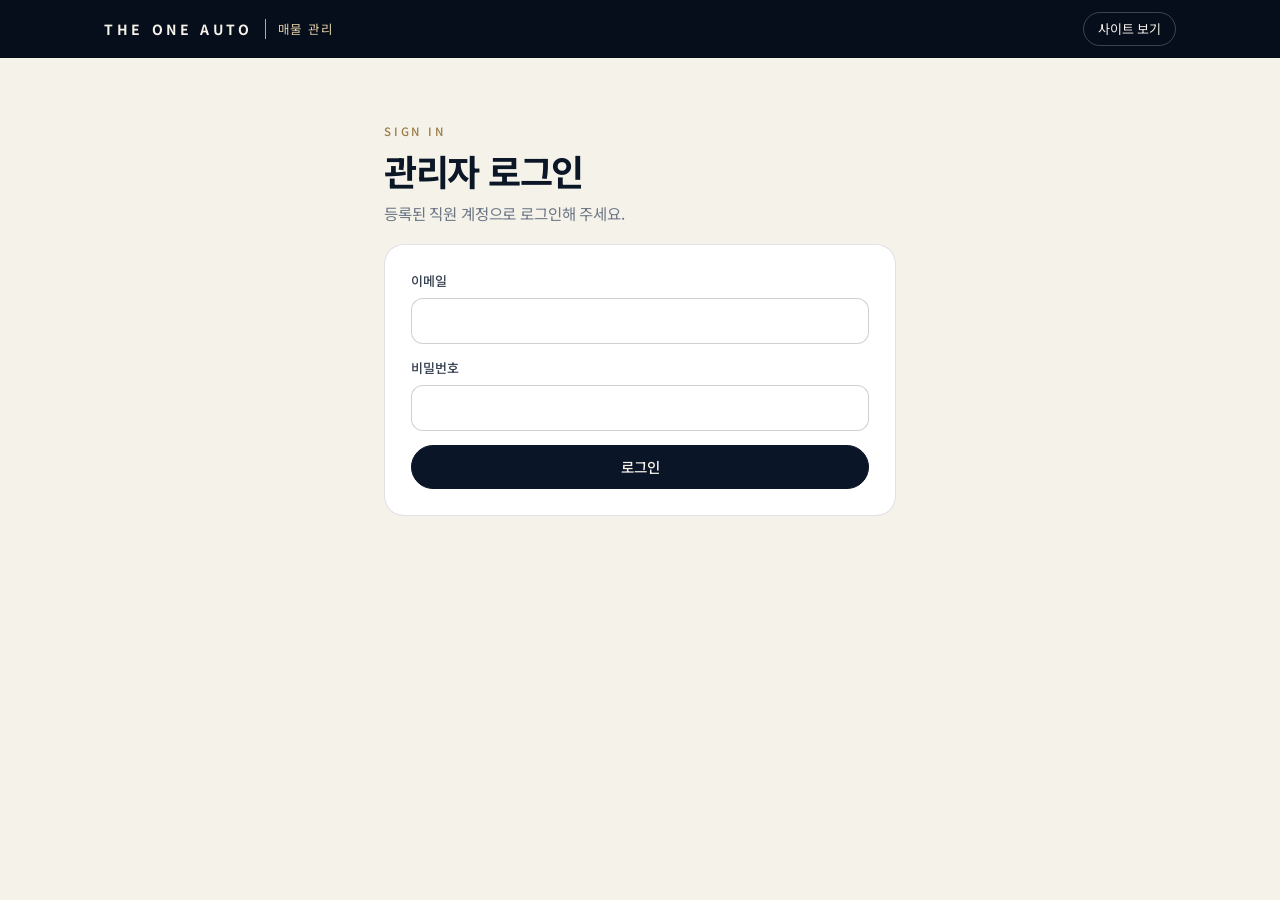
==== admin.html @ 3bb14f06 "Add files via upload" ====
<!DOCTYPE html>
<html lang="ko">
<head>
<meta charset="utf-8">
<meta name="viewport" content="width=device-width, initial-scale=1">
<meta name="robots" content="noindex, nofollow">
<title>매물 관리 | 더원오토</title>
<meta name="theme-color" content="#070E1B">
<link rel="icon" href="data:image/svg+xml,%3Csvg xmlns='http://www.w3.org/2000/svg' viewBox='0 0 64 64'%3E%3Crect width='64' height='64' rx='14' fill='%230A1528'/%3E%3Cpath d='M16 46h32' stroke='%23C8A86E' stroke-width='2'/%3E%3Ctext x='32' y='40' text-anchor='middle' font-family='Georgia,serif' font-size='30' fill='%23E4D0A6'%3E1%3C/text%3E%3C/svg%3E">
<link rel="preconnect" href="https://fonts.googleapis.com">
<link rel="preconnect" href="https://fonts.gstatic.com" crossorigin>
<link href="https://fonts.googleapis.com/css2?family=Noto+Sans+KR:wght@400;500;700&display=swap" rel="stylesheet">
<link rel="stylesheet" href="admin.css">
</head>
<body>

<header class="top">
  <div class="top-in">
    <a class="brand" href="index.html"><b>THE ONE AUTO</b><span>매물 관리</span></a>
    <div class="top-r">
      <span class="who" id="who" hidden></span>
      <a class="tbtn" href="index.html" target="_blank" rel="noopener">사이트 보기</a>
      <button class="tbtn" id="logout" hidden>로그아웃</button>
    </div>
  </div>
</header>

<div class="demo-bar" id="demoBar" hidden>체험 모드입니다. 여기서 등록·수정한 내용은 저장되지 않고, 새로 고치면 사라집니다.</div>

<!-- ============ 1. 연결 전 안내 ============ -->
<main class="view narrow" id="vSetup" hidden>
  <p class="eyebrow">Setup</p>
  <h1>매물 저장소가 아직 연결되지 않았습니다.</h1>
  <p class="sub">아래 순서로 한 번만 준비하면, 이 화면에서 로그인해 매물을 바로 올릴 수 있습니다.</p>
  <ol class="steps">
    <li><b>Supabase 가입 후 프로젝트 만들기</b><span>supabase.com 에서 무료로 가입하고 새 프로젝트를 하나 만듭니다. 지역은 Seoul 을 고르면 됩니다.</span></li>
    <li><b>설정 파일 실행하기</b><span>함께 받은 <code>supabase-setup.sql</code> 맨 아래 이메일을 직원 이메일로 바꾼 뒤, SQL Editor 에 붙여 넣고 Run 을 누릅니다.</span></li>
    <li><b>직원 계정 만들기</b><span>Authentication → Users 에서 같은 이메일로 사용자를 추가하고 비밀번호를 정합니다.</span></li>
    <li><b>연결 정보 넣기</b><span>프로젝트 주소와 Publishable key 를 <code>config.js</code> 에 넣고 사이트를 다시 올립니다.</span></li>
  </ol>
  <div class="row-btns">
    <button class="btn primary" id="startDemo">체험 모드로 둘러보기</button>
    <a class="btn" href="index.html">사이트로 돌아가기</a>
  </div>
</main>

<!-- ============ 2. 로그인 ============ -->
<main class="view narrow" id="vLogin" hidden>
  <p class="eyebrow">Sign in</p>
  <h1>관리자 로그인</h1>
  <p class="sub">등록된 직원 계정으로 로그인해 주세요.</p>
  <form class="card" id="loginForm" novalidate>
    <label class="f"><span>이메일</span><input type="email" name="email" autocomplete="username" required></label>
    <label class="f"><span>비밀번호</span><input type="password" name="password" autocomplete="current-password" required></label>
    <p class="err" id="loginErr" hidden></p>
    <button class="btn primary wide" type="submit">로그인</button>
  </form>
</main>

<!-- ============ 3. 매물 목록 ============ -->
<main class="view" id="vList" hidden>
  <div class="head">
    <div>
      <p class="eyebrow">Inventory</p>
      <h1>매물 <span id="total">0</span>대</h1>
      <p class="sub" id="statLine"></p>
    </div>
    <button class="btn primary" id="addBtn"><svg width="14" height="14" viewBox="0 0 14 14" fill="none" stroke="currentColor" stroke-width="1.8"><path d="M7 1v12M1 7h12"/></svg>매물 등록</button>
  </div>
  <div class="tools">
    <input class="search" id="q" type="search" placeholder="모델·트림·색상으로 찾기" aria-label="매물 찾기">
    <select id="fModel" aria-label="모델"></select>
    <select id="fStat" aria-label="상태">
      <option value="">전체 상태</option><option>판매중</option><option>예약중</option><option>판매완료</option>
    </select>
  </div>
  <div class="list" id="list"></div>
</main>

<!-- ============ 4. 등록 · 수정 ============ -->
<main class="view" id="vEdit" hidden>
  <button class="back" id="backBtn"><svg width="14" height="14" viewBox="0 0 14 14" fill="none" stroke="currentColor" stroke-width="1.8"><path d="M9 1.500 3.500 7 9 12.500"/></svg>목록으로</button>
  <h1 id="editTitle">매물 등록</h1>

  <form id="carForm" novalidate>
    <section class="card">
      <h2>기본 정보 <small>* 표시는 꼭 입력해 주세요</small></h2>
      <div class="g3">
        <label class="f"><span>모델 *</span><select name="model" required></select></label>
        <label class="f"><span>트림 *</span><input name="trim" list="trimList" placeholder="예: GT, Modena, Trofeo" required><datalist id="trimList"></datalist></label>
        <label class="f"><span>상태</span><select name="status"><option>판매중</option><option>예약중</option><option>판매완료</option></select></label>
      </div>
      <div class="g4">
        <label class="f"><span>연식 (년) *</span><input name="year" type="number" inputmode="numeric" min="2000" max="2100" placeholder="2023" required></label>
        <label class="f"><span>최초 등록 (월)</span><select name="month"><option value="">선택 안 함</option></select></label>
        <label class="f"><span>주행거리 (km) *</span><input name="mileage" type="text" inputmode="numeric" placeholder="18,400" required></label>
        <label class="f"><span>가격 (만원) *</span><input name="price" type="text" inputmode="numeric" placeholder="7,650" required><em class="hint" id="priceHint"></em></label>
      </div>
      <div class="checks">
        <label class="ck"><input type="checkbox" name="featured"><span>메인 화면 "지금 만날 수 있는 매물"에 노출</span></label>
      </div>
    </section>

    <section class="card">
      <h2>사진 <small>첫 번째 사진이 대표 사진입니다 · 올릴 때 자동으로 용량을 줄입니다</small></h2>
      <div class="drop" id="drop">
        <input type="file" id="fileInput" accept="image/*" multiple hidden>
        <svg width="30" height="30" viewBox="0 0 24 24" fill="none" stroke="currentColor" stroke-width="1.400" stroke-linecap="round" stroke-linejoin="round"><path d="M4 16.500V18a2 2 0 0 0 2 2h12a2 2 0 0 0 2-2v-1.500M12 15V4m0 0L7.500 8.500M12 4l4.500 4.500"/></svg>
        <p><b>사진을 끌어다 놓거나 눌러서 선택</b></p>
        <p class="hint">여러 장을 한 번에 고를 수 있습니다 (권장 30장 이하)</p>
      </div>
      <div class="photos" id="photos"></div>
      <div class="checks">
        <label class="ck"><input type="checkbox" name="cutout"><span>대표 사진이 배경을 지운 누끼 사진입니다 (차량이 잘리지 않게 여백을 두고 표시)</span></label>
      </div>
    </section>

    <section class="card">
      <h2>제원 <small>트림을 고르면 알려진 제원을 자동으로 채웁니다 · 실제 차량과 맞는지 확인해 주세요</small></h2>
      <div class="g3">
        <label class="f"><span>연료</span><input name="fuel" list="fuelList" placeholder="가솔린"><datalist id="fuelList"><option value="가솔린"><option value="가솔린 · 마일드 하이브리드"><option value="디젤"><option value="전기"></datalist></label>
        <label class="f"><span>엔진 · 배기량</span><input name="displacement" placeholder="1,995cc"></label>
        <label class="f"><span>최고 출력</span><input name="power" placeholder="300마력"></label>
      </div>
      <div class="g4">
        <label class="f"><span>변속기</span><input name="transmission" list="tmList" placeholder="8단 자동"><datalist id="tmList"><option value="8단 자동"><option value="8단 DCT"></datalist></label>
        <label class="f"><span>구동</span><input name="drive" list="drList" placeholder="AWD"><datalist id="drList"><option value="AWD"><option value="AWD (Q4)"><option value="RWD"><option value="MR (미드십 후륜)"></datalist></label>
        <label class="f"><span>외장 색상</span><input name="color" placeholder="블루"></label>
        <label class="f"><span>내장</span><input name="interior" placeholder="탄 가죽"></label>
      </div>
    </section>

    <section class="card">
      <h2>옵션 · 이력</h2>
      <label class="f"><span>주요 옵션 <small>한 줄에 하나씩, 또는 쉼표로 구분</small></span><textarea name="options" rows="5" placeholder="파노라마 선루프&#10;소너스 파베르 사운드&#10;어댑티브 크루즈 컨트롤"></textarea></label>
      <div class="g3">
        <label class="f"><span>사고 이력</span><input name="accident" list="accList" placeholder="무사고"><datalist id="accList"><option value="무사고"><option value="단순 교환"><option value="상담 시 안내"></datalist></label>
        <label class="f"><span>소유 이력</span><input name="owners" list="ownList" placeholder="1인 소유"><datalist id="ownList"><option value="1인 소유"><option value="2인 소유"><option value="3인 이상"></datalist></label>
        <label class="f"><span>정비 이력</span><input name="service" placeholder="공식 서비스센터 정비 이력"></label>
      </div>
    </section>

    <section class="card">
      <h2>소개 글</h2>
      <label class="f"><span>차량 한두 문장 소개 <small>상세 페이지 가격 아래에 표시됩니다</small></span><textarea name="description" rows="3" placeholder="1인 소유, 정기 점검 이력이 모두 확인된 차량입니다."></textarea></label>
    </section>

    <div class="savebar">
      <p class="progress" id="progress" hidden></p>
      <button class="btn" type="button" id="cancelBtn">취소</button>
      <button class="btn primary" type="submit" id="saveBtn">저장</button>
    </div>
  </form>
</main>

<!-- 확인 창 -->
<div class="modal" id="confirm" role="dialog" aria-modal="true" aria-labelledby="cfTitle">
  <div class="modal-box">
    <h3 id="cfTitle"></h3>
    <p id="cfText"></p>
    <div class="row-btns end"><button class="btn" id="cfNo">취소</button><button class="btn danger" id="cfYes">삭제</button></div>
  </div>
</div>
<div class="toast" id="toast" role="status" aria-live="polite"></div>

<script src="config.js"></script>
<script src="cars.js"></script>
<script src="admin.js"></script>
</body>
</html>
---- admin.css ----
/* 더원오토 · 매물 관리 */
html,body{background:#F5F2EA}
:root{
  --navy-950:#050B16;--navy-900:#070E1B;--navy-850:#0A1528;--navy-700:#182B4B;
  --gold:#C8A86E;--gold-soft:#E4D0A6;--gold-deep:#9C7C45;
  --ivory:#F5F2EA;--paper:#FFFFFF;--ink:#0B1626;--ink-2:#34404F;--mute:#6C7686;
  --line:rgba(11,22,38,.12);--line-2:rgba(11,22,38,.2);
  --ok:#2E8B6A;--warn:#B7791F;--bad:#C0392B;
  --ease:cubic-bezier(.16,1,.3,1);
}
*{box-sizing:border-box;margin:0;padding:0}
body{font-family:"Noto Sans KR","Apple SD Gothic Neo","Malgun Gothic",system-ui,sans-serif;color:var(--ink);font-size:15.500px;line-height:1.6;letter-spacing:-.01em;-webkit-font-smoothing:antialiased;word-break:keep-all;padding-bottom:40px}
img{display:block;max-width:100%}
a{color:inherit;text-decoration:none}
button,input,select,textarea{font:inherit;color:inherit}
button{background:none;border:0;cursor:pointer}
[hidden]{display:none!important}
:focus-visible{outline:2px solid var(--gold-deep);outline-offset:2px;border-radius:6px}
code{font-family:ui-monospace,Menlo,Consolas,monospace;font-size:.9em;background:rgba(11,22,38,.07);padding:2px 6px;border-radius:6px}

/* ---------- 상단 ---------- */
.top{position:sticky;top:0;z-index:50;background:var(--navy-900);color:var(--ivory)}
.top-in{max-width:1120px;margin:0 auto;height:58px;padding:0 24px;display:flex;align-items:center;justify-content:space-between;gap:16px}
.brand{display:flex;align-items:center;gap:12px;white-space:nowrap}
.brand b{font-size:14px;letter-spacing:.26em}
.brand span{padding-left:12px;border-left:1px solid var(--gold);font-size:12.500px;color:var(--gold-soft);letter-spacing:.06em}
.top-r{display:flex;align-items:center;gap:8px;min-width:0}
.who{font-size:13px;color:rgba(245,242,234,.65);overflow:hidden;text-overflow:ellipsis;white-space:nowrap;max-width:220px}
.tbtn{height:34px;padding:0 14px;border-radius:999px;border:1px solid rgba(255,255,255,.22);font-size:13px;display:inline-flex;align-items:center;white-space:nowrap;transition:border-color .2s,color .2s}
.tbtn:hover{border-color:var(--gold);color:var(--gold-soft)}
.demo-bar{background:#FBF1DA;color:#6B4E12;font-size:13.500px;padding:10px 24px;text-align:center;border-bottom:1px solid #EBD9A8}

/* ---------- 공통 ---------- */
.view{max-width:1120px;margin:0 auto;padding:36px 24px 60px;animation:in .5s var(--ease) both}
.view.narrow{max-width:560px;padding-top:64px}
@keyframes in{from{opacity:0;transform:translateY(10px)}to{opacity:1;transform:none}}
.eyebrow{font-size:11.500px;letter-spacing:.24em;text-transform:uppercase;color:var(--gold-deep);font-weight:500}
h1{font-size:clamp(26px,3.4vw,36px);font-weight:700;letter-spacing:-.035em;line-height:1.25;margin-top:8px}
h1 span{color:var(--gold-deep)}
.sub{color:var(--mute);margin-top:8px}
.card{background:var(--paper);border:1px solid var(--line);border-radius:20px;padding:26px;margin-top:18px}
.card h2{font-size:17px;font-weight:700;letter-spacing:-.02em;margin-bottom:18px;display:flex;flex-wrap:wrap;align-items:baseline;gap:6px 12px}
.card h2 small,.f small{font-size:12.500px;font-weight:400;color:var(--mute)}
.btn{height:44px;padding:0 20px;border-radius:999px;border:1px solid var(--line-2);background:var(--paper);font-size:14.500px;font-weight:500;display:inline-flex;align-items:center;justify-content:center;gap:8px;white-space:nowrap;transition:background .2s,border-color .2s,color .2s,transform .3s var(--ease),opacity .2s}
.btn:hover{border-color:var(--ink)}
.btn:active{transform:scale(.97)}
.btn.primary{background:var(--navy-850);border-color:var(--navy-850);color:var(--ivory)}
.btn.primary:hover{background:var(--navy-700)}
.btn.danger{background:var(--bad);border-color:var(--bad);color:#fff}
.btn.wide{width:100%}
.btn[disabled]{opacity:.5;pointer-events:none}
.btn.sm{height:36px;padding:0 14px;font-size:13.500px}
.row-btns{display:flex;gap:10px;flex-wrap:wrap;margin-top:26px}
.row-btns.end{justify-content:flex-end}
.err{color:var(--bad);font-size:13.500px;background:#FBEBE8;border-radius:10px;padding:10px 12px}
.hint{font-size:12.500px;color:var(--mute);font-style:normal}

/* ---------- 입력 ---------- */
.f{display:grid;gap:6px;margin-bottom:14px;min-width:0}
.f>span{font-size:13px;font-weight:500;color:var(--ink-2)}
.f input,.f select,.f textarea,.tools input,.tools select{width:100%;height:46px;padding:0 14px;border-radius:12px;border:1px solid var(--line-2);background:#fff;font-size:15px;transition:border-color .2s,box-shadow .2s;appearance:none;-webkit-appearance:none}
.f textarea{height:auto;padding:12px 14px;line-height:1.6;resize:vertical}
.f select,.tools select{background-image:url("data:image/svg+xml,%3Csvg xmlns='http://www.w3.org/2000/svg' width='12' height='8' fill='none' stroke='%239C7C45' stroke-width='1.6'%3E%3Cpath d='M1 1.500l5 5 5-5'/%3E%3C/svg%3E");background-repeat:no-repeat;background-position:right 14px center;padding-right:36px}
.f input:focus,.f select:focus,.f textarea:focus,.tools input:focus,.tools select:focus{outline:0;border-color:var(--gold-deep);box-shadow:0 0 0 3px rgba(200,168,110,.25)}
.f.bad input,.f.bad select{border-color:var(--bad);box-shadow:0 0 0 3px rgba(192,57,43,.12)}
.f input::placeholder,.f textarea::placeholder{color:#A9B0BB}
.g3{display:grid;grid-template-columns:repeat(3,1fr);gap:0 14px}
.g4{display:grid;grid-template-columns:repeat(4,1fr);gap:0 14px}
.checks{display:grid;gap:10px;margin-top:4px}
.ck{display:flex;align-items:flex-start;gap:10px;font-size:14.500px;cursor:pointer}
.ck input{width:20px;height:20px;accent-color:var(--navy-850);flex:none;margin-top:2px}

/* ---------- 안내 단계 ---------- */
.steps{list-style:none;counter-reset:s;margin-top:28px;display:grid;gap:10px}
.steps li{counter-increment:s;background:#fff;border:1px solid var(--line);border-radius:16px;padding:16px 18px 16px 58px;position:relative;display:grid;gap:2px}
.steps li::before{content:counter(s);position:absolute;left:16px;top:16px;width:28px;height:28px;border-radius:50%;background:var(--navy-850);color:var(--gold-soft);display:grid;place-items:center;font-size:13.500px;font-weight:700}
.steps span{font-size:14px;color:var(--mute)}

/* ---------- 목록 ---------- */
.head{display:flex;justify-content:space-between;align-items:flex-end;gap:16px;flex-wrap:wrap}
.tools{display:grid;grid-template-columns:1fr 170px 150px;gap:10px;margin-top:22px}
.list{display:grid;gap:10px;margin-top:16px}
.item{display:grid;grid-template-columns:132px 1fr auto;gap:18px;align-items:center;background:#fff;border:1px solid var(--line);border-radius:18px;padding:12px 18px 12px 12px;transition:border-color .2s,box-shadow .3s}
.item:hover{border-color:var(--line-2);box-shadow:0 14px 30px -20px rgba(11,22,38,.35)}
.item .th{position:relative;width:132px;aspect-ratio:16/10.400;border-radius:12px;overflow:hidden;background:linear-gradient(180deg,#0F1D36,#081223);display:grid;place-items:center;color:rgba(245,242,234,.5);font-size:11.500px}
.item .th img{width:100%;height:100%;object-fit:cover}
.item .th.cut img{object-fit:contain;padding:8px 6px 4px}
.item .th b{position:absolute;right:6px;bottom:6px;background:rgba(5,11,22,.72);color:#fff;font-size:11px;font-weight:500;padding:1px 7px;border-radius:999px}
.item h3{font-size:16.500px;font-weight:700;letter-spacing:-.02em;display:flex;align-items:center;gap:8px;flex-wrap:wrap}
.item .meta{font-size:13.500px;color:var(--mute);margin-top:2px}
.item .price{font-size:15.500px;font-weight:700;margin-top:4px}
.tag{font-size:11.500px;font-weight:500;padding:2px 9px;border-radius:999px;background:#EAF5F0;color:var(--ok)}
.tag.hold{background:#FBF1DA;color:var(--warn)}
.tag.sold{background:#EEF0F3;color:var(--mute)}
.tag.star{background:var(--navy-850);color:var(--gold-soft)}
.acts{display:flex;align-items:center;gap:8px;flex-wrap:wrap;justify-content:flex-end}
.acts select{height:36px;border-radius:999px;border:1px solid var(--line-2);background:#fff;padding:0 30px 0 14px;font-size:13.500px;appearance:none;-webkit-appearance:none;background-image:url("data:image/svg+xml,%3Csvg xmlns='http://www.w3.org/2000/svg' width='10' height='7' fill='none' stroke='%239C7C45' stroke-width='1.6'%3E%3Cpath d='M1 1l4 4 4-4'/%3E%3C/svg%3E");background-repeat:no-repeat;background-position:right 12px center}
.icon{width:36px;height:36px;border-radius:50%;border:1px solid var(--line-2);display:grid;place-items:center;background:#fff;transition:background .2s,border-color .2s,color .2s}
.icon:hover{border-color:var(--ink)}
.icon.on{background:var(--navy-850);border-color:var(--navy-850);color:var(--gold-soft)}
.icon.del:hover{border-color:var(--bad);color:var(--bad)}
.empty{text-align:center;padding:70px 20px;border:1px dashed var(--line-2);border-radius:20px;color:var(--mute);background:rgba(255,255,255,.5)}
.empty b{display:block;color:var(--ink);font-size:17px;margin-bottom:6px}

/* ---------- 편집 ---------- */
.back{display:inline-flex;align-items:center;gap:6px;font-size:14px;color:var(--mute);margin-bottom:6px}
.back:hover{color:var(--ink)}
.drop{border:1.500px dashed var(--line-2);border-radius:16px;padding:28px 16px;text-align:center;display:grid;justify-items:center;gap:4px;color:var(--ink-2);cursor:pointer;transition:background .2s,border-color .2s;background:#FCFBF8}
.drop:hover,.drop.over{border-color:var(--gold-deep);background:#FAF5E9}
.drop svg{color:var(--gold-deep);margin-bottom:4px}
.photos{display:grid;grid-template-columns:repeat(auto-fill,minmax(150px,1fr));gap:10px;margin:14px 0}
.ph{position:relative;aspect-ratio:4/3;border-radius:12px;overflow:hidden;background:#0F1D36;cursor:grab;border:2px solid transparent;transition:border-color .2s,opacity .2s,transform .3s var(--ease)}
.ph.cover{border-color:var(--gold)}
.ph.drag{opacity:.35}
.ph.over{transform:scale(.96);border-color:var(--navy-850)}
.ph img{width:100%;height:100%;object-fit:cover;pointer-events:none}
.ph .no{position:absolute;left:6px;top:6px;background:rgba(5,11,22,.75);color:#fff;font-size:11.500px;font-weight:500;padding:1px 8px;border-radius:999px}
.ph.cover .no{background:var(--gold);color:#12100A}
.ph .new{position:absolute;right:6px;top:6px;background:#fff;color:var(--ok);font-size:10.500px;font-weight:700;padding:1px 7px;border-radius:999px}
.ph .bar{position:absolute;inset:auto 0 0 0;display:flex;justify-content:space-between;padding:6px;background:linear-gradient(transparent,rgba(5,11,22,.8))}
.ph .bar button{width:30px;height:30px;border-radius:50%;background:rgba(255,255,255,.92);color:var(--ink);display:grid;place-items:center}
.ph .bar button:hover{background:#fff}
.ph .bar button.x:hover{background:var(--bad);color:#fff}
.ph .bar div{display:flex;gap:4px}
.savebar{position:sticky;bottom:0;z-index:20;display:flex;justify-content:flex-end;align-items:center;gap:10px;margin:22px -24px 0;padding:14px 24px;background:rgba(245,242,234,.92);-webkit-backdrop-filter:blur(12px);backdrop-filter:blur(12px);border-top:1px solid var(--line)}
.progress{margin-right:auto;font-size:13.500px;color:var(--ink-2)}

/* ---------- 확인 창 · 알림 ---------- */
.modal{position:fixed;inset:0;z-index:100;display:grid;place-items:center;padding:20px;background:rgba(5,11,22,.55);opacity:0;pointer-events:none;transition:opacity .25s}
.modal.on{opacity:1;pointer-events:auto}
.modal-box{width:min(420px,100%);background:#fff;border-radius:20px;padding:26px;transform:translateY(14px);transition:transform .4s var(--ease)}
.modal.on .modal-box{transform:none}
.modal-box h3{font-size:18px;font-weight:700;letter-spacing:-.02em}
.modal-box p{color:var(--mute);margin-top:6px;font-size:14.500px}
.toast{position:fixed;z-index:120;left:50%;bottom:28px;transform:translate(-50%,16px);background:var(--navy-850);color:var(--ivory);padding:12px 20px;border-radius:999px;font-size:14px;opacity:0;pointer-events:none;transition:opacity .3s,transform .45s var(--ease);box-shadow:0 18px 36px -12px rgba(5,11,22,.5);max-width:calc(100vw - 32px);text-align:center}
.toast.on{opacity:1;transform:translate(-50%,0)}
.toast.bad{background:var(--bad)}

@media (max-width:820px){
  .view{padding:26px 16px 50px}
  .top-in{padding:0 16px}
  .who{display:none}
  .brand span{display:none}
  .card{padding:20px 16px;border-radius:18px}
  .g3,.g4{grid-template-columns:1fr 1fr}
  .tools{grid-template-columns:1fr 1fr}
  .tools .search{grid-column:1/-1}
  .item{grid-template-columns:96px 1fr;gap:12px;padding:10px}
  .item .th{width:96px}
  .acts{grid-column:1/-1;justify-content:space-between}
  .savebar{margin-inline:-16px;padding:12px 16px}
  .savebar .btn{flex:1}
  .progress{position:absolute;left:16px;right:16px;top:-30px;margin:0;background:var(--navy-850);color:var(--ivory);padding:4px 12px;border-radius:999px;text-align:center}
  .photos{grid-template-columns:repeat(auto-fill,minmax(104px,1fr))}
  .head .btn{width:100%}
}
@media (max-width:420px){.g4{grid-template-columns:1fr 1fr}.g3{grid-template-columns:1fr}}
@media (prefers-reduced-motion:reduce){*{animation:none!important;transition:none!important}}
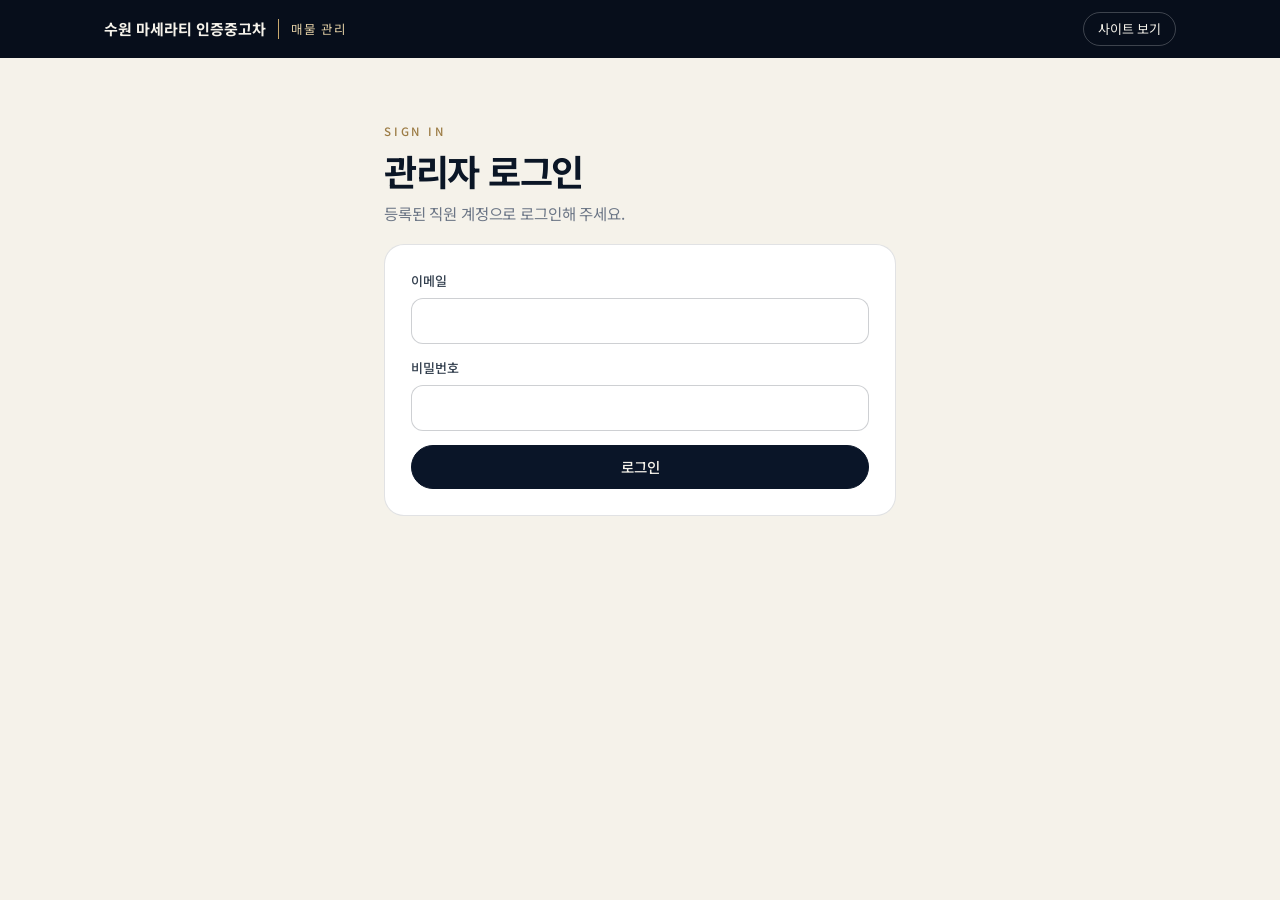
==== commit f1bb6d70: "Add files via upload" ====
--- a/admin.html
+++ b/admin.html
@@ -4,7 +4,7 @@
 <meta charset="utf-8">
 <meta name="viewport" content="width=device-width, initial-scale=1">
 <meta name="robots" content="noindex, nofollow">
-<title>매물 관리 | 더원오토</title>
+<title>매물 관리 | 수원 마세라티 인증중고차</title>
 <meta name="theme-color" content="#070E1B">
 <link rel="icon" href="data:image/svg+xml,%3Csvg xmlns='http://www.w3.org/2000/svg' viewBox='0 0 64 64'%3E%3Crect width='64' height='64' rx='14' fill='%230A1528'/%3E%3Cpath d='M16 46h32' stroke='%23C8A86E' stroke-width='2'/%3E%3Ctext x='32' y='40' text-anchor='middle' font-family='Georgia,serif' font-size='30' fill='%23E4D0A6'%3E1%3C/text%3E%3C/svg%3E">
 <link rel="preconnect" href="https://fonts.googleapis.com">
@@ -16,7 +16,7 @@
 
 <header class="top">
   <div class="top-in">
-    <a class="brand" href="index.html"><b>THE ONE AUTO</b><span>매물 관리</span></a>
+    <a class="brand" href="index.html"><b style="letter-spacing:0;font-size:15px">수원 마세라티 인증중고차</b><span>매물 관리</span></a>
     <div class="top-r">
       <span class="who" id="who" hidden></span>
       <a class="tbtn" href="index.html" target="_blank" rel="noopener">사이트 보기</a>
@@ -25,6 +25,7 @@
   </div>
 </header>
 
+<nav class="tabs" id="tabs" hidden><div class="tabs-in"><button class="tab on" data-tab="vList">매물</button><button class="tab" data-tab="vInq">상담 신청<b id="inqBadge" hidden>0</b></button></div></nav>
 <div class="demo-bar" id="demoBar" hidden>체험 모드입니다. 여기서 등록·수정한 내용은 저장되지 않고, 새로 고치면 사라집니다.</div>
 
 <!-- ============ 1. 연결 전 안내 ============ -->
@@ -75,6 +76,23 @@
     </select>
   </div>
   <div class="list" id="list"></div>
+</main>
+
+<!-- ============ 3-2. 상담 신청 ============ -->
+<main class="view" id="vInq" hidden>
+  <div class="head">
+    <div>
+      <p class="eyebrow">Inquiries</p>
+      <h1>상담 신청 <span id="inqTotal">0</span>건</h1>
+      <p class="sub" id="inqLine"></p>
+    </div>
+    <button class="btn" id="inqReload">새로 고침</button>
+  </div>
+  <div class="tools" style="grid-template-columns:1fr 170px">
+    <input class="search" id="inqQ" type="search" placeholder="이름·연락처·내용으로 찾기" aria-label="상담 찾기">
+    <select id="inqStat" aria-label="상태"><option value="">전체 상태</option><option>신규</option><option>연락 완료</option><option>종료</option></select>
+  </div>
+  <div class="list" id="inqList"></div>
 </main>
 
 <!-- ============ 4. 등록 · 수정 ============ -->
--- a/admin.css
+++ b/admin.css
@@ -1,4 +1,4 @@
-/* 더원오토 · 매물 관리 */
+/* 수원 마세라티 인증중고차 · 매물 관리 */
 html,body{background:#F5F2EA}
 :root{
   --navy-950:#050B16;--navy-900:#070E1B;--navy-850:#0A1528;--navy-700:#182B4B;
@@ -29,6 +29,23 @@
 .tbtn{height:34px;padding:0 14px;border-radius:999px;border:1px solid rgba(255,255,255,.22);font-size:13px;display:inline-flex;align-items:center;white-space:nowrap;transition:border-color .2s,color .2s}
 .tbtn:hover{border-color:var(--gold);color:var(--gold-soft)}
 .demo-bar{background:#FBF1DA;color:#6B4E12;font-size:13.500px;padding:10px 24px;text-align:center;border-bottom:1px solid #EBD9A8}
+
+/* ---------- 탭 ---------- */
+.tabs{background:var(--navy-850);border-top:1px solid rgba(255,255,255,.1)}
+.tabs-in{max-width:1120px;margin:0 auto;padding:0 24px;display:flex;gap:6px}
+.tab{height:46px;padding:0 16px;color:rgba(245,242,234,.65);font-size:14.5px;font-weight:500;border-bottom:2px solid transparent;display:inline-flex;align-items:center;gap:8px}
+.tab.on{color:#fff;border-color:var(--gold)}
+.tab b{min-width:20px;height:20px;padding:0 6px;border-radius:999px;background:var(--gold);color:#12100A;font-size:12px;display:inline-grid;place-items:center}
+.inq{background:#fff;border:1px solid var(--line);border-radius:18px;padding:18px 20px;display:grid;gap:10px}
+.inq.new{border-color:var(--gold);box-shadow:0 0 0 3px rgba(200,168,110,.16)}
+.inq-top{display:flex;justify-content:space-between;align-items:flex-start;gap:12px;flex-wrap:wrap}
+.inq h3{font-size:17px;font-weight:700;display:flex;gap:8px;align-items:center;flex-wrap:wrap}
+.inq h3 a{color:var(--gold-deep);font-weight:700}
+.inq .when{font-size:13px;color:var(--mute)}
+.inq dl{display:grid;grid-template-columns:auto 1fr;gap:4px 14px;font-size:14.5px}
+.inq dt{color:var(--mute);white-space:nowrap}
+.inq dd{white-space:pre-wrap;word-break:break-word}
+.inq .memo{width:100%;height:40px;border:1px solid var(--line-2);border-radius:10px;padding:0 12px;font-size:14px;background:#FCFBF8}
 
 /* ---------- 공통 ---------- */
 .view{max-width:1120px;margin:0 auto;padding:36px 24px 60px;animation:in .5s var(--ease) both}
@@ -140,6 +157,7 @@
   .view{padding:26px 16px 50px}
   .top-in{padding:0 16px}
   .who{display:none}
+  .tabs-in{padding:0 16px}
   .brand span{display:none}
   .card{padding:20px 16px;border-radius:18px}
   .g3,.g4{grid-template-columns:1fr 1fr}
